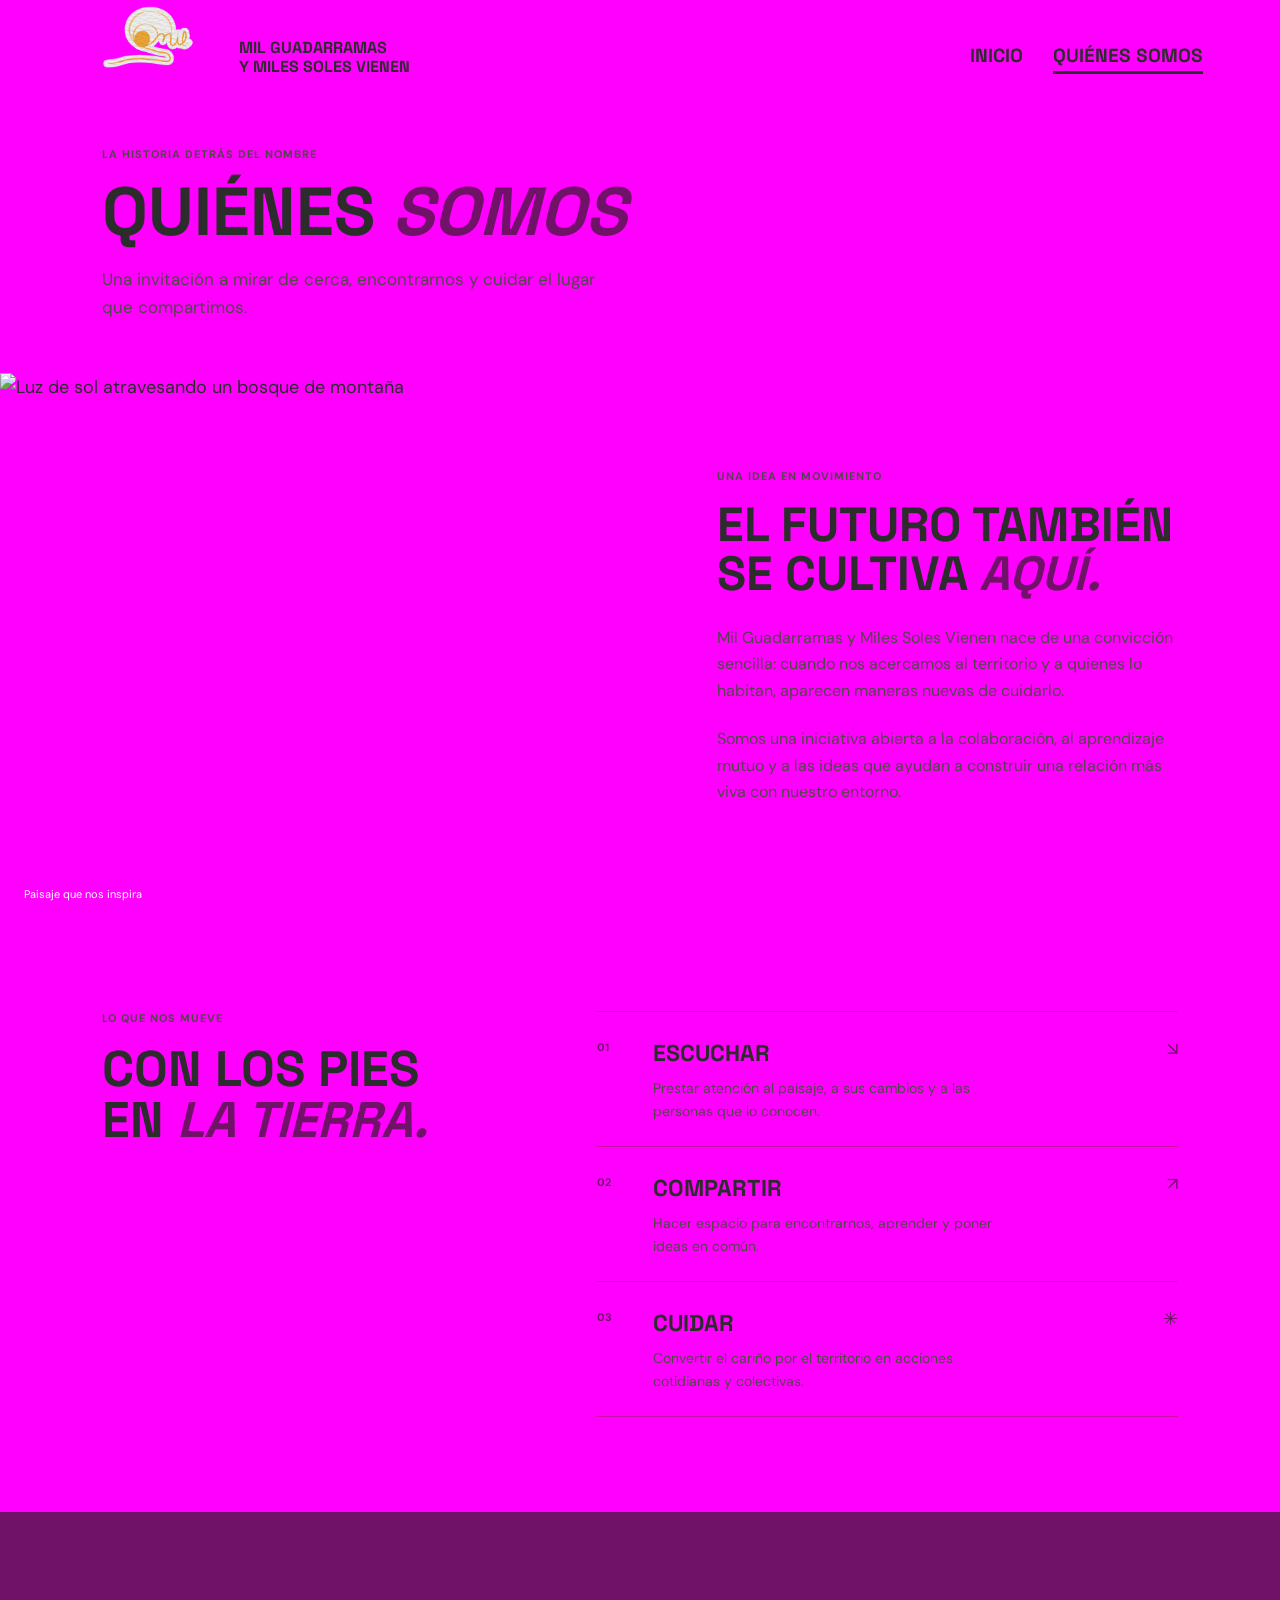
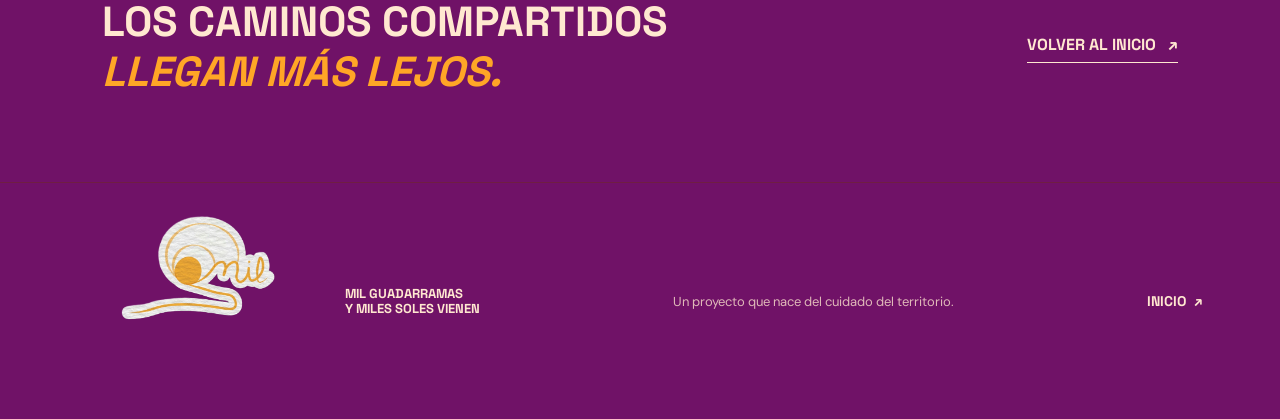
==== quienes-somos.html @ 6ed71cfa "s" ====
<!doctype html>
<html lang="es">
<head>
  <meta charset="utf-8">
  <meta name="viewport" content="width=device-width, initial-scale=1">
  <meta name="description" content="Conoce Mil Guadarramas y Miles Soles Vienen: una iniciativa para cuidar el territorio desde la comunidad y la colaboración.">
  <title>Quiénes somos | Mil Guadarramas y Miles Soles Vienen</title>
  <link rel="preconnect" href="https://fonts.googleapis.com">
  <link rel="preconnect" href="https://fonts.gstatic.com" crossorigin>
  <link href="https://fonts.googleapis.com/css2?family=DM+Sans:wght@400;500;600;700&family=Space+Grotesk:wght@500;600;700&display=swap" rel="stylesheet">
  <link rel="stylesheet" href="styles.css?v=2">
</head>
<body>
  <a class="skip-link" href="#contenido">Saltar al contenido</a>
  <header class="site-header site-header--about">
    <a class="wordmark" href="index.html" aria-label="Mil Guadarramas y Miles Soles Vienen, inicio">
      <img class="wordmark__logo" src="logo.png" alt="" width="874" height="958">
      <span>Mil Guadarramas<br>y Miles Soles Vienen</span>
    </a>
    <nav class="site-nav" aria-label="Navegación principal">
      <a class="site-nav__link" href="index.html">Inicio</a>
      <a class="site-nav__link site-nav__link--current" href="quienes-somos.html" aria-current="page">Quiénes somos</a>
    </nav>
  </header>

  <main id="contenido" class="about-page">
    <section class="about-heading section-wrap" aria-labelledby="about-title">
      <p class="eyebrow">La historia detrás del nombre</p>
      <h1 id="about-title">Quiénes <em>somos</em></h1>
      <p class="about-heading__lead">Una invitación a mirar de cerca, encontrarnos y cuidar el lugar que compartimos.</p>
    </section>

    <section class="about-story" aria-label="Nuestra forma de mirar">
      <div class="about-story__image-wrap">
        <img class="about-story__image" src="https://images.unsplash.com/photo-1448375240586-882707db888b?auto=format&amp;fit=crop&amp;w=1600&amp;q=85" alt="Luz de sol atravesando un bosque de montaña">
        <span class="about-story__caption">Paisaje que nos inspira</span>
      </div>
      <div class="about-story__copy">
        <p class="eyebrow">Una idea en movimiento</p>
        <h2>El futuro también<br>se cultiva <em>aquí.</em></h2>
        <p>Mil Guadarramas y Miles Soles Vienen nace de una convicción sencilla: cuando nos acercamos al territorio y a quienes lo habitan, aparecen maneras nuevas de cuidarlo.</p>
        <p>Somos una iniciativa abierta a la colaboración, al aprendizaje mutuo y a las ideas que ayudan a construir una relación más viva con nuestro entorno.</p>
      </div>
    </section>

    <section class="values section-wrap" aria-labelledby="values-title">
      <div class="values__heading">
        <p class="eyebrow">Lo que nos mueve</p>
        <h2 id="values-title">Con los pies<br>en <em>la tierra.</em></h2>
      </div>
      <div class="values__list">
        <article class="value-row">
          <span class="value-row__number">01</span>
          <div><h3>Escuchar</h3><p>Prestar atención al paisaje, a sus cambios y a las personas que lo conocen.</p></div>
          <span class="value-row__symbol" aria-hidden="true">↘</span>
        </article>
        <article class="value-row">
          <span class="value-row__number">02</span>
          <div><h3>Compartir</h3><p>Hacer espacio para encontrarnos, aprender y poner ideas en común.</p></div>
          <span class="value-row__symbol" aria-hidden="true">↗</span>
        </article>
        <article class="value-row">
          <span class="value-row__number">03</span>
          <div><h3>Cuidar</h3><p>Convertir el cariño por el territorio en acciones cotidianas y colectivas.</p></div>
          <span class="value-row__symbol" aria-hidden="true">✳</span>
        </article>
      </div>
    </section>

    <section class="closing-note">
      <p>Los caminos compartidos<br><em>llegan más lejos.</em></p>
      <a class="text-link text-link--light" href="index.html">Volver al inicio <span aria-hidden="true">↗</span></a>
    </section>
  </main>

  <footer class="site-footer">
    <a class="wordmark wordmark--footer" href="index.html" aria-label="Mil Guadarramas y Miles Soles Vienen, inicio">
      <img class="wordmark__logo" src="logo.png" alt="" width="874" height="958">
      <span>Mil Guadarramas<br>y Miles Soles Vienen</span>
    </a>
    <p>Un proyecto que nace del cuidado del territorio.</p>
    <a class="footer-link" href="index.html">Inicio <span aria-hidden="true">↗</span></a>
  </footer>
</body>
</html>
---- styles.css ----
:root {
  color-scheme: light;
  --ink: #2c2c2c;
  --muted: #504747;
  --paper: #ffa626;
  --white: #ffe8d0;
  --pink: #ff00ff;
  --blue: #2680ff;
  --plum: #701267;
  --ochre: #6d3500;
  --line: color-mix(in srgb, var(--ochre) 35%, transparent);
  --display: "Space Grotesk", sans-serif;
  --sans: "DM Sans", sans-serif;
}

* { box-sizing: border-box; }

html { scroll-behavior: smooth; }

body {
  margin: 0;
  background: var(--paper);
  color: var(--ink);
  font-family: var(--sans);
  font-size: 18px;
  line-height: 1.65;
}

a { color: inherit; }

.skip-link {
  position: absolute;
  z-index: 5;
  top: 12px;
  left: 12px;
  padding: 10px 14px;
  transform: translateY(-160%);
  background: var(--white);
  color: var(--ink);
}

.skip-link:focus { transform: translateY(0); }

.site-header {
  position: relative;
  z-index: 2;
  display: flex;
  min-height: 62px;
  align-items: center;
  justify-content: space-between;
  padding: 4px 6% 0;
  background: var(--paper);
}

.site-header--hero {
  position: relative;
}

.site-header--about {
  background: var(--pink);
}

.wordmark {
  display: inline-flex;
  align-items: center;
  gap: 12px;
  text-decoration: none;
  font-family: var(--display);
  font-size: 16px;
  font-weight: 700;
  line-height: 1.2;
  text-transform: uppercase;
}

.wordmark__logo {
  width: 150px;
  height: 106px;
  flex: 0 0 auto;
  object-fit: cover;
  object-position: center 30%;
}

.site-nav { display: flex; align-items: center; gap: 30px; }

.site-nav__link {
  padding: 9px 0;
  color: inherit;
  text-decoration: none;
  font-family: var(--display);
  font-size: 19px;
  font-weight: 700;
  text-transform: uppercase;
}

.site-nav__link::after {
  display: block;
  height: 3px;
  margin-top: 0;
  background: currentColor;
  content: "";
  transform: scaleX(0);
  transform-origin: left;
  transition: transform 180ms ease;
}

.site-nav__link:hover::after,
.site-nav__link--current::after { transform: scaleX(1); }

.hero {
  position: relative;
  display: grid;
  min-height: 520px;
  grid-template-columns: .9fr 1.1fr;
  gap: 4%;
  align-items: center;
  padding: 10px 6% 20px;
  background: var(--paper);
  color: var(--ink);
}

.hero__image {
  position: relative;
  grid-column: 2;
  grid-row: 1;
  width: 100%;
  height: 100%;
  min-height: 440px;
  object-fit: cover;
  object-position: center;
  transform: scale(1.8) translateX(42px);
  transform-origin: center left;
  filter: none;
  animation: image-arrive 1.2s ease-out both;
}

.hero__content {
  position: relative;
  z-index: 1;
  grid-column: 1;
  grid-row: 1;
  width: 100%;
  margin: 0;
  padding-top: 6px;
  animation: content-arrive 700ms 120ms ease-out both;
}

.eyebrow {
  margin: 0 0 17px;
  color: var(--muted);
  font-size: 11px;
  font-weight: 700;
  letter-spacing: 1px;
  line-height: 1.4;
  text-transform: uppercase;
}

.eyebrow--light { color: var(--muted); }

.hero h1,
.about-heading h1 {
  margin: 0;
  font-family: var(--display);
  font-size: 64px;
  font-weight: 700;
  letter-spacing: 0;
  line-height: .98;
  text-transform: uppercase;
}

h1 em, h2 em, .closing-note em { color: var(--plum); font-weight: 700; }

.hero__intro {
  max-width: 390px;
  margin: 23px 0 25px;
  color: var(--muted);
  font-size: 16px;
  line-height: 1.65;
}

.text-link {
  display: inline-flex;
  align-items: center;
  gap: 12px;
  padding: 0 0 4px;
  border-bottom: 1px solid currentColor;
  color: var(--ink);
  font-family: var(--display);
  font-size: 16px;
  font-weight: 700;
  text-transform: uppercase;
  text-decoration: none;
}

.text-link span, .footer-link span { transition: transform 160ms ease; }
.text-link:hover span, .footer-link:hover span { transform: translate(3px, -3px); }
.text-link--light { color: var(--white); }

.hero__index {
  position: absolute;
  right: 7%;
  bottom: 24px;
  color: var(--white);
  font-size: 10px;
  letter-spacing: 0;
}

.section-wrap { padding-right: 8%; padding-left: 8%; }

.intro { padding-top: 88px; padding-bottom: 94px; background: var(--pink); }

.intro__grid {
  display: grid;
  grid-template-columns: 1.05fr .75fr;
  align-items: end;
  gap: 9%;
}

.intro h2, .about-story h2, .values h2 {
  margin: 0;
  font-family: var(--display);
  font-size: 54px;
  font-weight: 700;
  letter-spacing: 0;
  line-height: 1.02;
  text-transform: uppercase;
}

.intro h2 em, .about-story h2 em, .values h2 em { color: var(--plum); }

.intro__image { display: block; width: 100%; max-width: 340px; height: auto; }

.intro__copy p, .about-story__copy > p:not(.eyebrow) {
  margin: 0 0 22px;
  color: var(--muted);
  font-size: 16px;
}

.quote-band {
  display: flex;
  min-height: 220px;
  align-items: center;
  justify-content: space-between;
  padding: 50px 8%;
  background: var(--blue);
}

.quote-band p, .closing-note > p {
  margin: 0;
  font-family: var(--display);
  font-size: 42px;
  font-weight: 700;
  line-height: 1.2;
  text-transform: uppercase;
}

.quote-band__mark { color: var(--plum); font-size: 52px; }

.site-footer {
  display: flex;
  min-height: 130px;
  align-items: center;
  justify-content: space-between;
  gap: 28px;
  padding: 26px 6%;
  background: var(--plum);
  color: var(--white);
}

.about-page + .site-footer { border-top: 1px solid var(--line); background: var(--plum); }

.wordmark--footer { font-size: 13px; }
.wordmark--footer .wordmark__logo { width: 256px; height: 184px; }
.site-footer p { margin: 0; color: rgba(255, 232, 208, .78); font-size: 13px; }
.footer-link { display: inline-flex; gap: 8px; color: var(--white); font-family: var(--display); font-size: 14px; font-weight: 700; text-decoration: none; text-transform: uppercase; }

.about-page { padding-top: 1px; background: var(--pink); }

.about-heading {
  padding-top: 36px;
  padding-bottom: 52px;
}

.about-heading h1 { font-size: 68px; color: var(--ink); }
.about-heading h1 em { color: var(--plum); }
.about-heading__lead { max-width: 500px; margin: 19px 0 0; color: var(--muted); font-size: 17px; }

.about-story {
  display: grid;
  min-height: 550px;
  grid-template-columns: 1fr 1fr;
  background: var(--pink);
}

.about-story__image-wrap { position: relative; min-height: 550px; overflow: hidden; }
.about-story__image { width: 100%; height: 100%; position: absolute; inset: 0; object-fit: cover; }
.about-story__caption { position: absolute; bottom: 20px; left: 24px; color: white; font-size: 11px; }
.about-story__copy { display: flex; max-width: 610px; flex-direction: column; justify-content: center; padding: 70px 12%; }
.about-story h2 { margin-bottom: 26px; font-size: 48px; }

.values {
  display: grid;
  grid-template-columns: .8fr 1.2fr;
  gap: 10%;
  padding-top: 88px;
  padding-bottom: 95px;
}

.values h2 { font-size: 50px; }
.value-row { display: grid; grid-template-columns: 40px 1fr 26px; gap: 16px; padding: 23px 0; border-top: 1px solid var(--line); }
.value-row:last-child { border-bottom: 1px solid var(--line); }
.value-row__number { padding-top: 3px; color: var(--plum); font-size: 11px; font-weight: 700; }
.value-row h3 { margin: 0 0 4px; font-family: var(--display); font-size: 23px; font-weight: 700; text-transform: uppercase; }
.value-row p { max-width: 370px; margin: 0; color: var(--muted); font-size: 14px; }
.value-row__symbol { color: var(--plum); text-align: right; }

.closing-note {
  display: flex;
  min-height: 270px;
  align-items: center;
  justify-content: space-between;
  padding: 60px 8%;
  background: var(--plum);
  color: var(--white);
}

.closing-note em { color: var(--paper); }

@keyframes image-arrive { from { transform: scale(1.035); } to { transform: scale(1); } }
@keyframes content-arrive { from { opacity: 0; transform: translateY(15px); } to { opacity: 1; transform: translateY(0); } }

@media (max-width: 760px) {
  .site-header { min-height: 60px; padding: 8px 6% 0; }
  .wordmark { gap: 8px; font-size: 11px; }
  .wordmark__logo { width: 110px; height: 82px; }
  .site-nav { gap: 17px; }
  .site-nav__link { font-size: 12px; }
  .hero { min-height: 0; height: auto; max-height: none; grid-template-columns: 1fr; gap: 28px; padding: 42px 7% 54px; }
  .hero__image { grid-column: 1; grid-row: 2; min-height: 0; height: auto; aspect-ratio: 3 / 2; transform: none; }
  .hero__content { grid-column: 1; grid-row: 1; width: 100%; margin: 0; }
  .hero h1 { font-size: 53px; }
  .hero__intro { max-width: 360px; font-size: 15px; }
  .hero__index { right: 7%; bottom: 20px; }
  .section-wrap { padding-right: 7%; padding-left: 7%; }
  .intro { padding-top: 72px; padding-bottom: 78px; }
  .intro__grid { grid-template-columns: 1fr; gap: 22px; }
  .intro h2, .about-story h2, .values h2 { font-size: 43px; }
  .quote-band { min-height: 190px; padding: 40px 7%; }
  .quote-band p, .closing-note > p { font-size: 32px; }
  .quote-band__mark { font-size: 38px; }
  .site-footer { min-height: 145px; flex-wrap: wrap; gap: 14px 20px; padding: 24px 6%; }
  .site-footer p { order: 3; width: 100%; }
  .about-heading { padding-top: 76px; padding-bottom: 52px; }
  .about-heading h1 { font-size: 53px; }
  .about-heading__lead { font-size: 15px; }
  .about-story { grid-template-columns: 1fr; }
  .about-story__image-wrap { min-height: 390px; }
  .about-story__copy { padding: 55px 7% 65px; }
  .values { grid-template-columns: 1fr; gap: 36px; padding-top: 76px; padding-bottom: 82px; }
  .closing-note { min-height: 260px; align-items: flex-start; flex-direction: column; justify-content: center; gap: 24px; padding: 48px 7%; }
}

@media (max-width: 390px) {
  .site-header { align-items: flex-start; padding-top: 18px; }
  .wordmark { gap: 7px; font-size: 10px; }
  .wordmark__logo { width: 76px; height: 76px; }
  .site-nav { gap: 11px; padding-top: 3px; }
  .site-nav__link { font-size: 11px; }
  .hero h1 { font-size: 44px; }
  .value-row { grid-template-columns: 30px 1fr 20px; gap: 11px; }
}

@media (prefers-reduced-motion: reduce) {
  *, *::before, *::after { scroll-behavior: auto !important; animation-duration: .01ms !important; transition-duration: .01ms !important; }
}
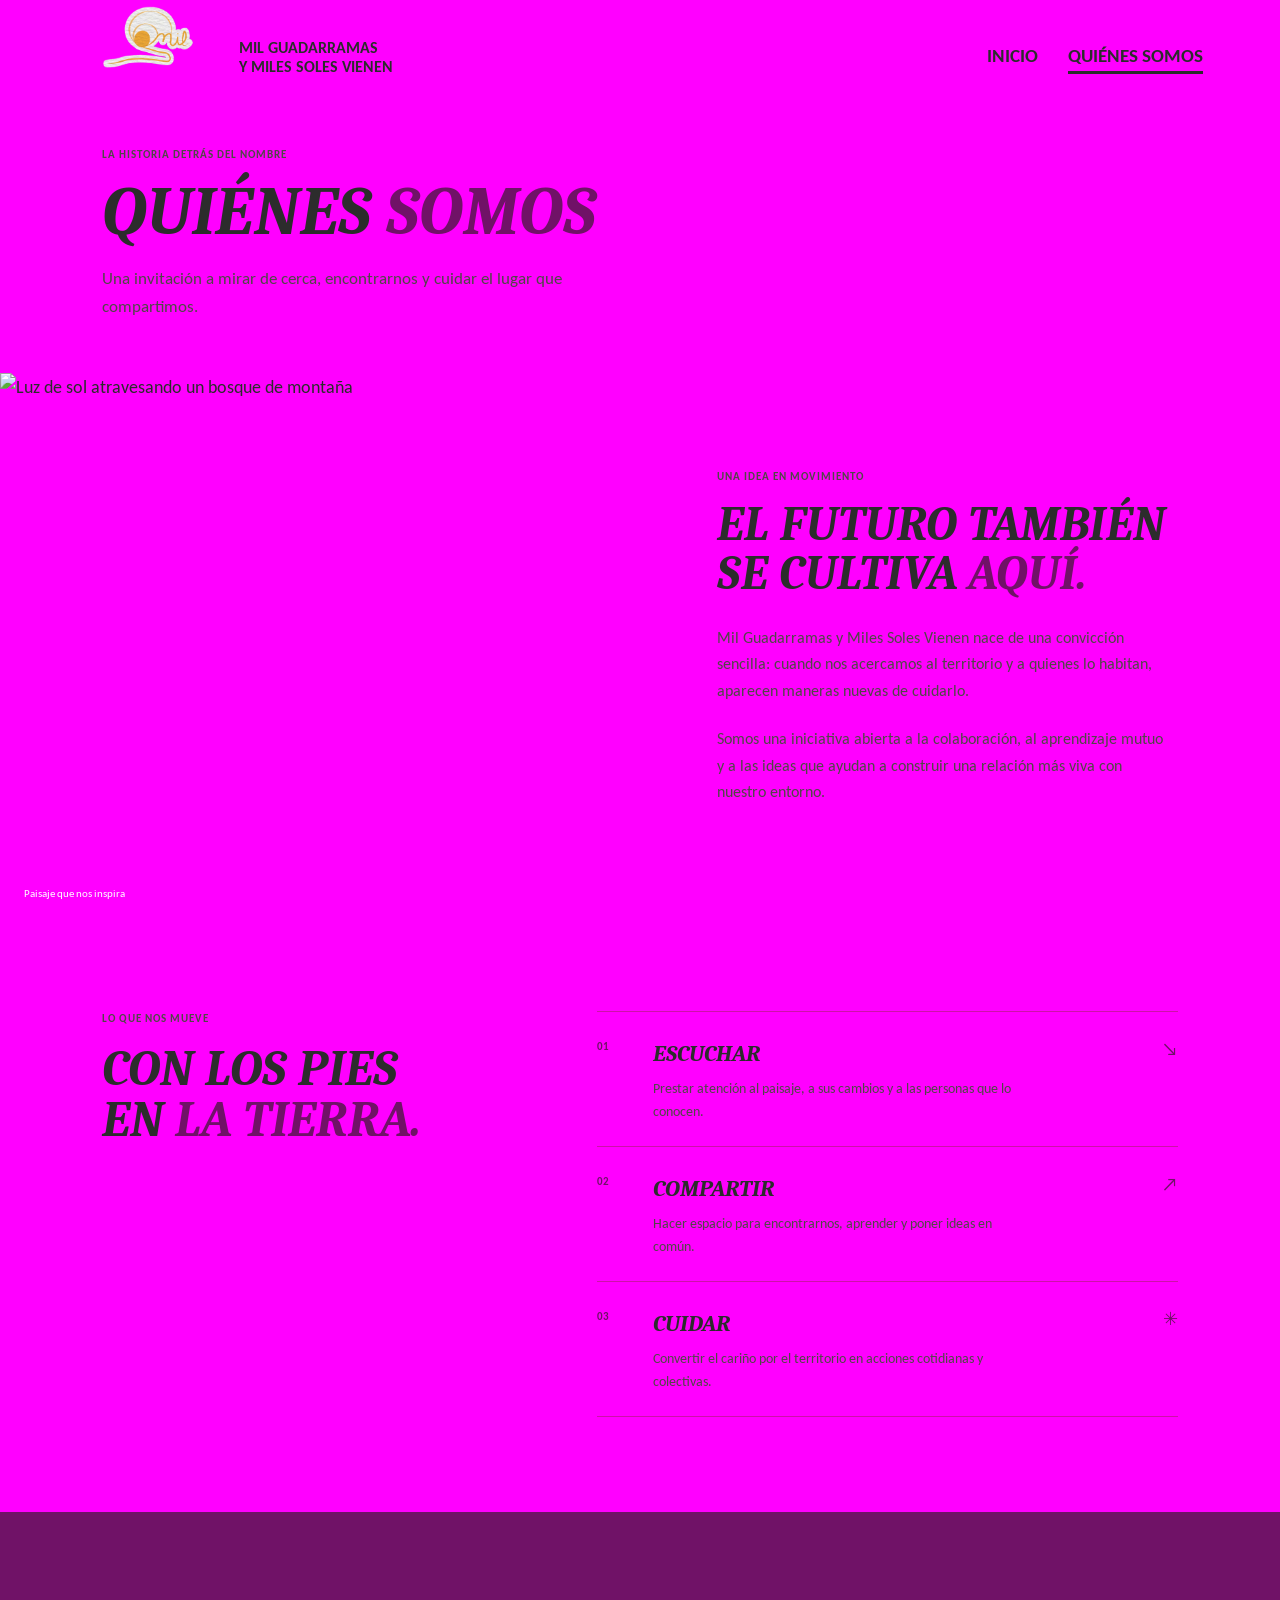
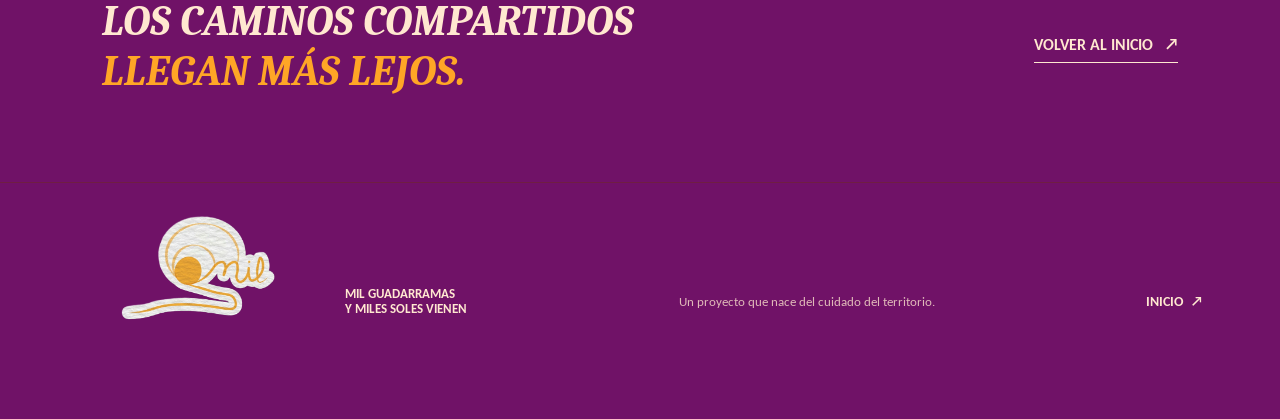
==== commit fbdc2a0d: "tipografia" ====
--- a/quienes-somos.html
+++ b/quienes-somos.html
@@ -7,8 +7,8 @@
   <title>Quiénes somos | Mil Guadarramas y Miles Soles Vienen</title>
   <link rel="preconnect" href="https://fonts.googleapis.com">
   <link rel="preconnect" href="https://fonts.gstatic.com" crossorigin>
-  <link href="https://fonts.googleapis.com/css2?family=DM+Sans:wght@400;500;600;700&family=Space+Grotesk:wght@500;600;700&display=swap" rel="stylesheet">
-  <link rel="stylesheet" href="styles.css?v=2">
+  <link href="https://fonts.googleapis.com/css2?family=Caladea:ital,wght@1,400;1,700&family=Carlito:ital,wght@0,400;0,700;1,400&display=swap" rel="stylesheet">
+  <link rel="stylesheet" href="styles.css?v=4">
 </head>
 <body>
   <a class="skip-link" href="#contenido">Saltar al contenido</a>
--- a/styles.css
+++ b/styles.css
@@ -9,8 +9,8 @@
   --plum: #701267;
   --ochre: #6d3500;
   --line: color-mix(in srgb, var(--ochre) 35%, transparent);
-  --display: "Space Grotesk", sans-serif;
-  --sans: "DM Sans", sans-serif;
+  --display: Cambria, "Caladea", Georgia, serif;
+  --sans: Calibri, "Carlito", "Segoe UI", sans-serif;
 }
 
 * { box-sizing: border-box; }
@@ -65,7 +65,7 @@
   align-items: center;
   gap: 12px;
   text-decoration: none;
-  font-family: var(--display);
+  font-family: var(--sans);
   font-size: 16px;
   font-weight: 700;
   line-height: 1.2;
@@ -86,7 +86,7 @@
   padding: 9px 0;
   color: inherit;
   text-decoration: none;
-  font-family: var(--display);
+  font-family: var(--sans);
   font-size: 19px;
   font-weight: 700;
   text-transform: uppercase;
@@ -184,7 +184,7 @@
   padding: 0 0 4px;
   border-bottom: 1px solid currentColor;
   color: var(--ink);
-  font-family: var(--display);
+  font-family: var(--sans);
   font-size: 16px;
   font-weight: 700;
   text-transform: uppercase;
@@ -253,7 +253,7 @@
   text-transform: uppercase;
 }
 
-.quote-band__mark { color: var(--plum); font-size: 52px; }
+.quote-band__image { flex-shrink: 0; width: 170px; height: auto; margin-left: 24px; }
 
 .site-footer {
   display: flex;
@@ -271,7 +271,7 @@
 .wordmark--footer { font-size: 13px; }
 .wordmark--footer .wordmark__logo { width: 256px; height: 184px; }
 .site-footer p { margin: 0; color: rgba(255, 232, 208, .78); font-size: 13px; }
-.footer-link { display: inline-flex; gap: 8px; color: var(--white); font-family: var(--display); font-size: 14px; font-weight: 700; text-decoration: none; text-transform: uppercase; }
+.footer-link { display: inline-flex; gap: 8px; color: var(--white); font-family: var(--sans); font-size: 14px; font-weight: 700; text-decoration: none; text-transform: uppercase; }
 
 .about-page { padding-top: 1px; background: var(--pink); }
 
@@ -346,7 +346,7 @@
   .intro h2, .about-story h2, .values h2 { font-size: 43px; }
   .quote-band { min-height: 190px; padding: 40px 7%; }
   .quote-band p, .closing-note > p { font-size: 32px; }
-  .quote-band__mark { font-size: 38px; }
+  .quote-band__image { width: 110px; }
   .site-footer { min-height: 145px; flex-wrap: wrap; gap: 14px 20px; padding: 24px 6%; }
   .site-footer p { order: 3; width: 100%; }
   .about-heading { padding-top: 76px; padding-bottom: 52px; }
@@ -371,4 +371,6 @@
 
 @media (prefers-reduced-motion: reduce) {
   *, *::before, *::after { scroll-behavior: auto !important; animation-duration: .01ms !important; transition-duration: .01ms !important; }
-}+}
+/* Títulos: Cambria cursiva */
+h1, h2, h3, .quote-band p, .closing-note > p { font-family: var(--display); font-style: italic; }
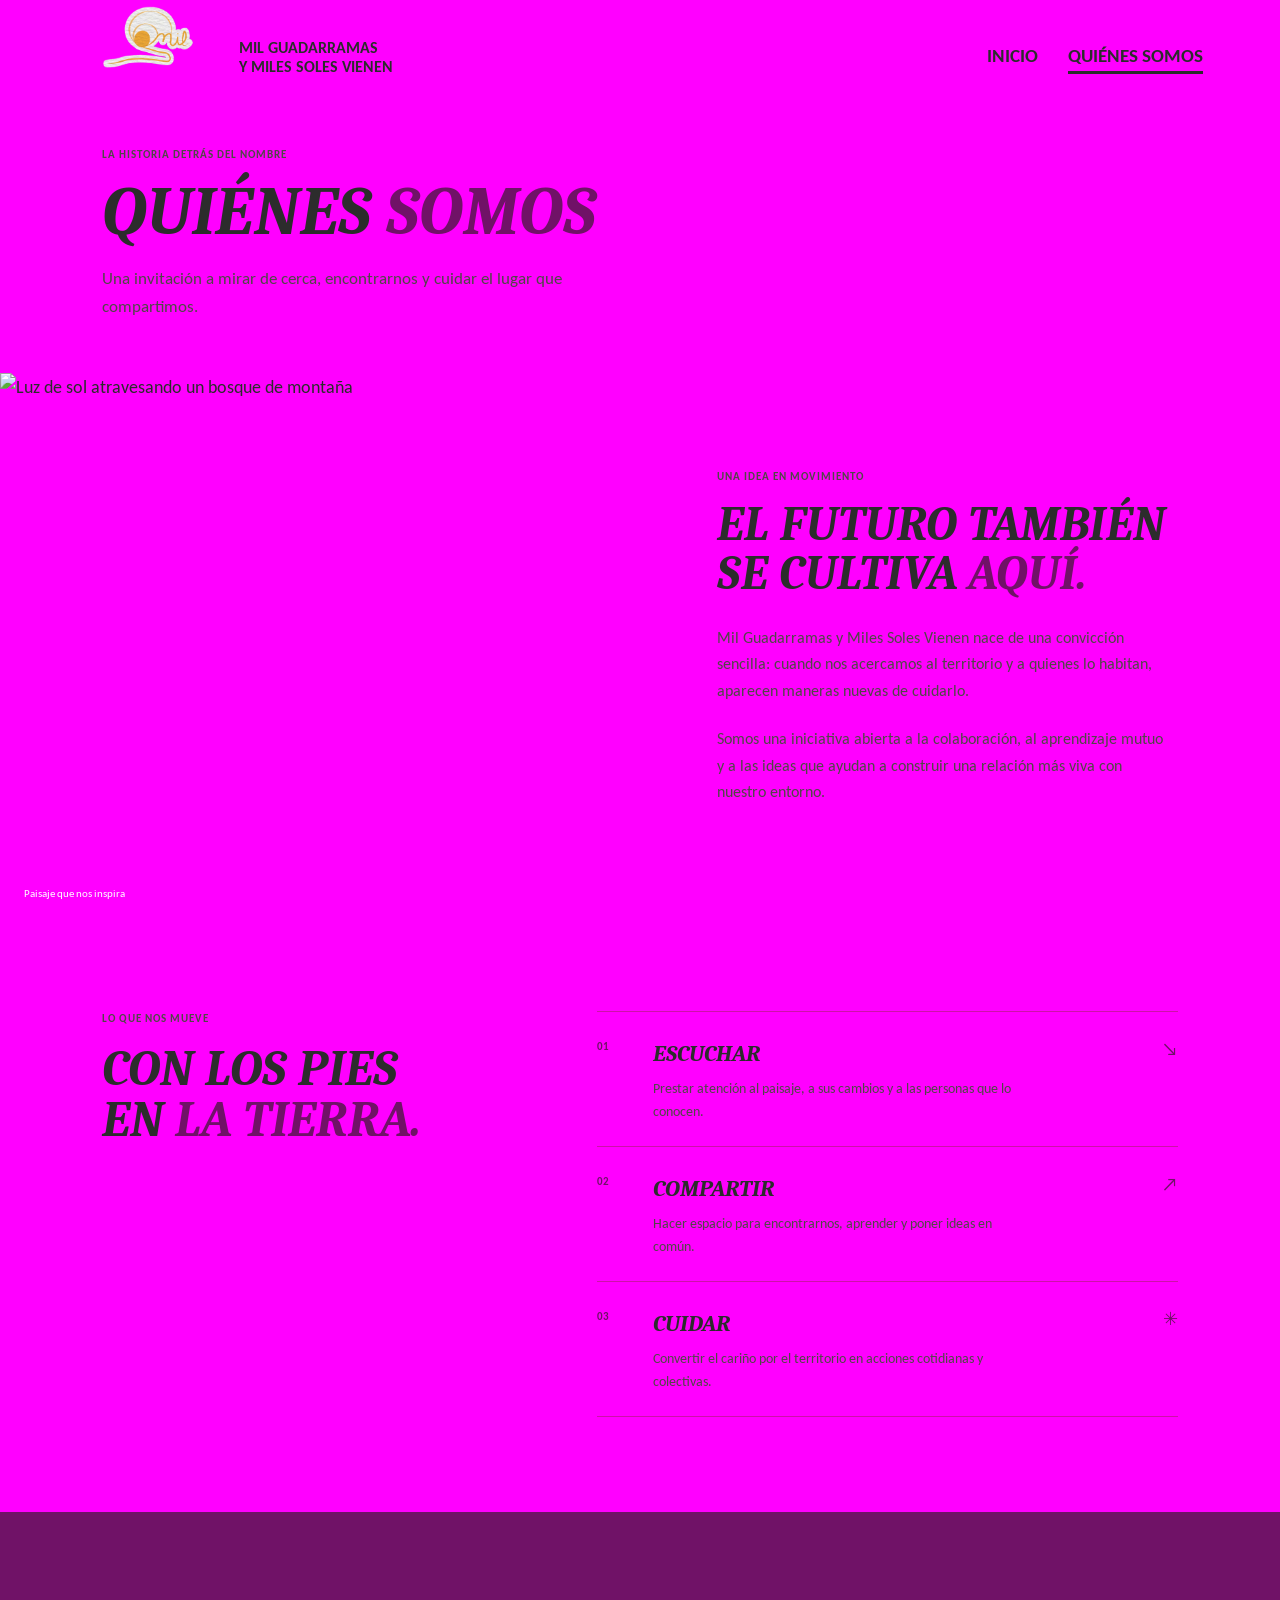
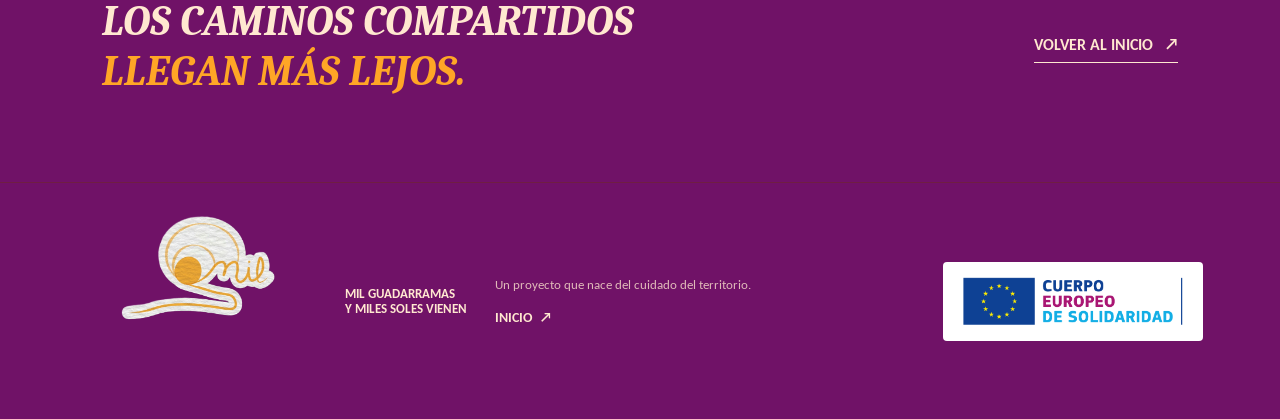
==== commit 513b49d9: "europeos" ====
--- a/quienes-somos.html
+++ b/quienes-somos.html
@@ -8,7 +8,7 @@
   <link rel="preconnect" href="https://fonts.googleapis.com">
   <link rel="preconnect" href="https://fonts.gstatic.com" crossorigin>
   <link href="https://fonts.googleapis.com/css2?family=Caladea:ital,wght@1,400;1,700&family=Carlito:ital,wght@0,400;0,700;1,400&display=swap" rel="stylesheet">
-  <link rel="stylesheet" href="styles.css?v=4">
+  <link rel="stylesheet" href="styles.css?v=5">
 </head>
 <body>
   <a class="skip-link" href="#contenido">Saltar al contenido</a>
@@ -78,8 +78,11 @@
       <img class="wordmark__logo" src="logo.png" alt="" width="874" height="958">
       <span>Mil Guadarramas<br>y Miles Soles Vienen</span>
     </a>
-    <p>Un proyecto que nace del cuidado del territorio.</p>
-    <a class="footer-link" href="index.html">Inicio <span aria-hidden="true">↗</span></a>
+    <div class="site-footer__info">
+      <p>Un proyecto que nace del cuidado del territorio.</p>
+      <a class="footer-link" href="index.html">Inicio <span aria-hidden="true">↗</span></a>
+    </div>
+    <img class="site-footer__eu" src="assets/cuerpo-europeo-solidaridad.png" alt="Cuerpo Europeo de Solidaridad" width="1470" height="380">
   </footer>
 </body>
 </html>
--- a/styles.css
+++ b/styles.css
@@ -272,6 +272,8 @@
 .wordmark--footer .wordmark__logo { width: 256px; height: 184px; }
 .site-footer p { margin: 0; color: rgba(255, 232, 208, .78); font-size: 13px; }
 .footer-link { display: inline-flex; gap: 8px; color: var(--white); font-family: var(--sans); font-size: 14px; font-weight: 700; text-decoration: none; text-transform: uppercase; }
+.site-footer__info { display: flex; flex-direction: column; align-items: flex-start; gap: 10px; margin-right: auto; }
+.site-footer__eu { flex-shrink: 0; width: 260px; height: auto; padding: 10px 14px; background: #fff; border-radius: 4px; }
 
 .about-page { padding-top: 1px; background: var(--pink); }
 
@@ -348,7 +350,8 @@
   .quote-band p, .closing-note > p { font-size: 32px; }
   .quote-band__image { width: 110px; }
   .site-footer { min-height: 145px; flex-wrap: wrap; gap: 14px 20px; padding: 24px 6%; }
-  .site-footer p { order: 3; width: 100%; }
+  .site-footer__info { order: 3; width: 100%; }
+  .site-footer__eu { order: 4; width: 200px; }
   .about-heading { padding-top: 76px; padding-bottom: 52px; }
   .about-heading h1 { font-size: 53px; }
   .about-heading__lead { font-size: 15px; }
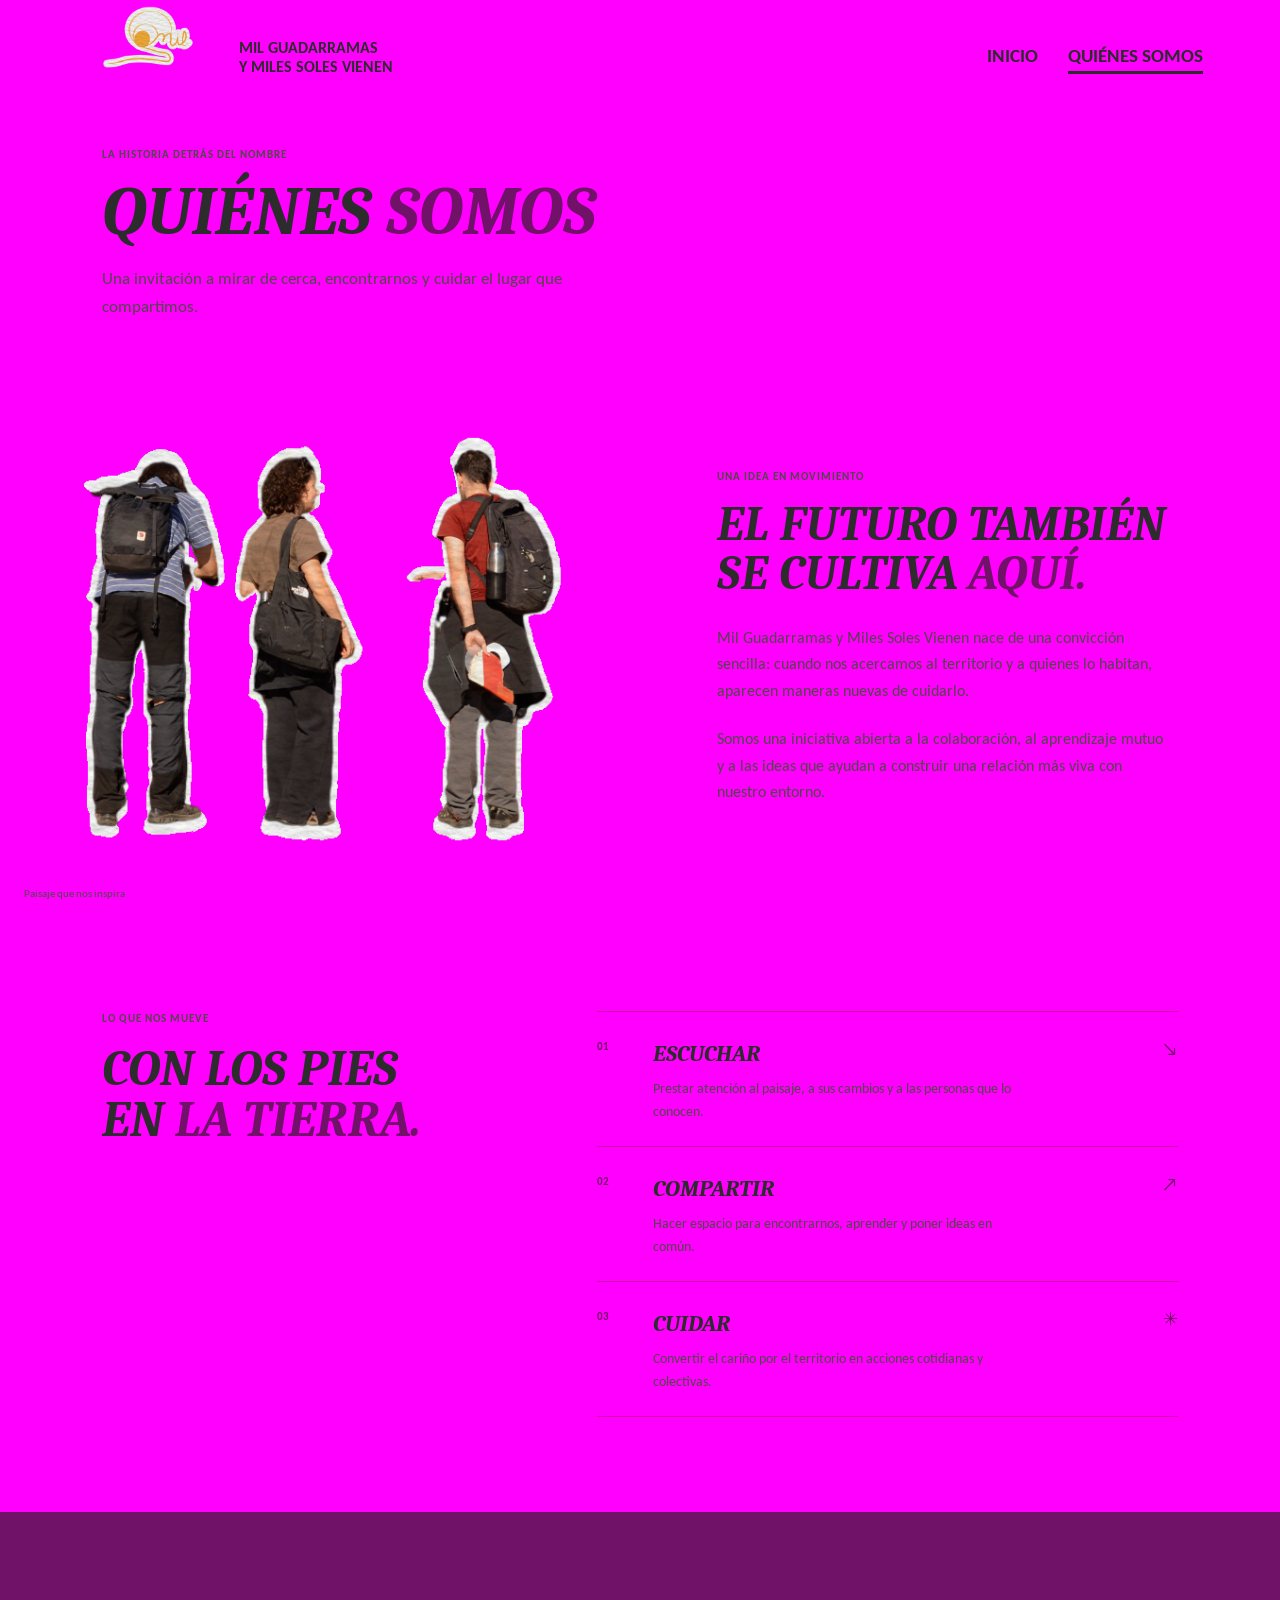
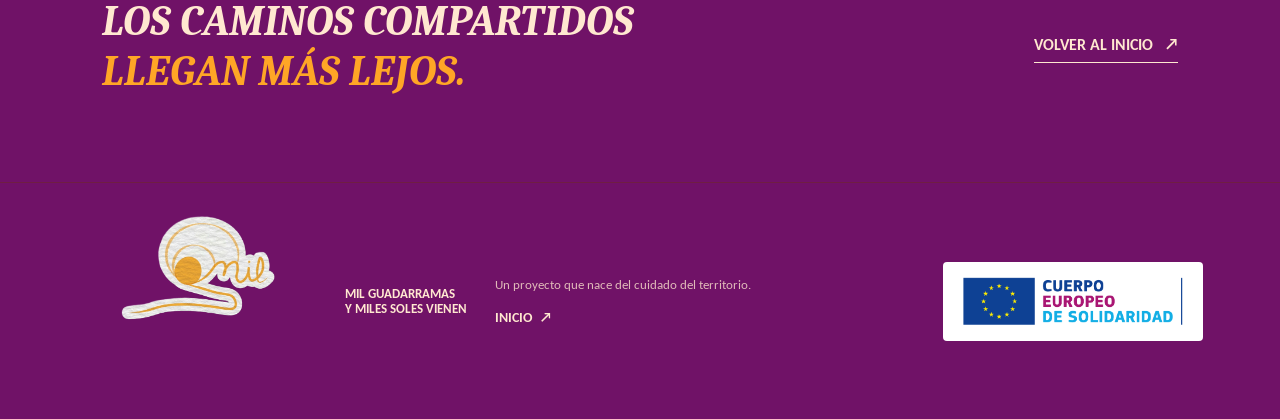
==== commit b3486667: "grupo" ====
--- a/quienes-somos.html
+++ b/quienes-somos.html
@@ -8,7 +8,7 @@
   <link rel="preconnect" href="https://fonts.googleapis.com">
   <link rel="preconnect" href="https://fonts.gstatic.com" crossorigin>
   <link href="https://fonts.googleapis.com/css2?family=Caladea:ital,wght@1,400;1,700&family=Carlito:ital,wght@0,400;0,700;1,400&display=swap" rel="stylesheet">
-  <link rel="stylesheet" href="styles.css?v=5">
+  <link rel="stylesheet" href="styles.css?v=6">
 </head>
 <body>
   <a class="skip-link" href="#contenido">Saltar al contenido</a>
@@ -32,7 +32,7 @@
 
     <section class="about-story" aria-label="Nuestra forma de mirar">
       <div class="about-story__image-wrap">
-        <img class="about-story__image" src="https://images.unsplash.com/photo-1448375240586-882707db888b?auto=format&amp;fit=crop&amp;w=1600&amp;q=85" alt="Luz de sol atravesando un bosque de montaña">
+        <img class="about-story__image" src="assets/grupo-caminantes.png" alt="Tres personas de espaldas con mochilas, conversando durante un paseo" width="570" height="470">
         <span class="about-story__caption">Paisaje que nos inspira</span>
       </div>
       <div class="about-story__copy">
--- a/styles.css
+++ b/styles.css
@@ -294,8 +294,8 @@
 }
 
 .about-story__image-wrap { position: relative; min-height: 550px; overflow: hidden; }
-.about-story__image { width: 100%; height: 100%; position: absolute; inset: 0; object-fit: cover; }
-.about-story__caption { position: absolute; bottom: 20px; left: 24px; color: white; font-size: 11px; }
+.about-story__image { width: 100%; height: 100%; position: absolute; inset: 0; padding: 40px 8% 56px; object-fit: contain; }
+.about-story__caption { position: absolute; bottom: 20px; left: 24px; color: var(--muted); font-size: 11px; }
 .about-story__copy { display: flex; max-width: 610px; flex-direction: column; justify-content: center; padding: 70px 12%; }
 .about-story h2 { margin-bottom: 26px; font-size: 48px; }
 
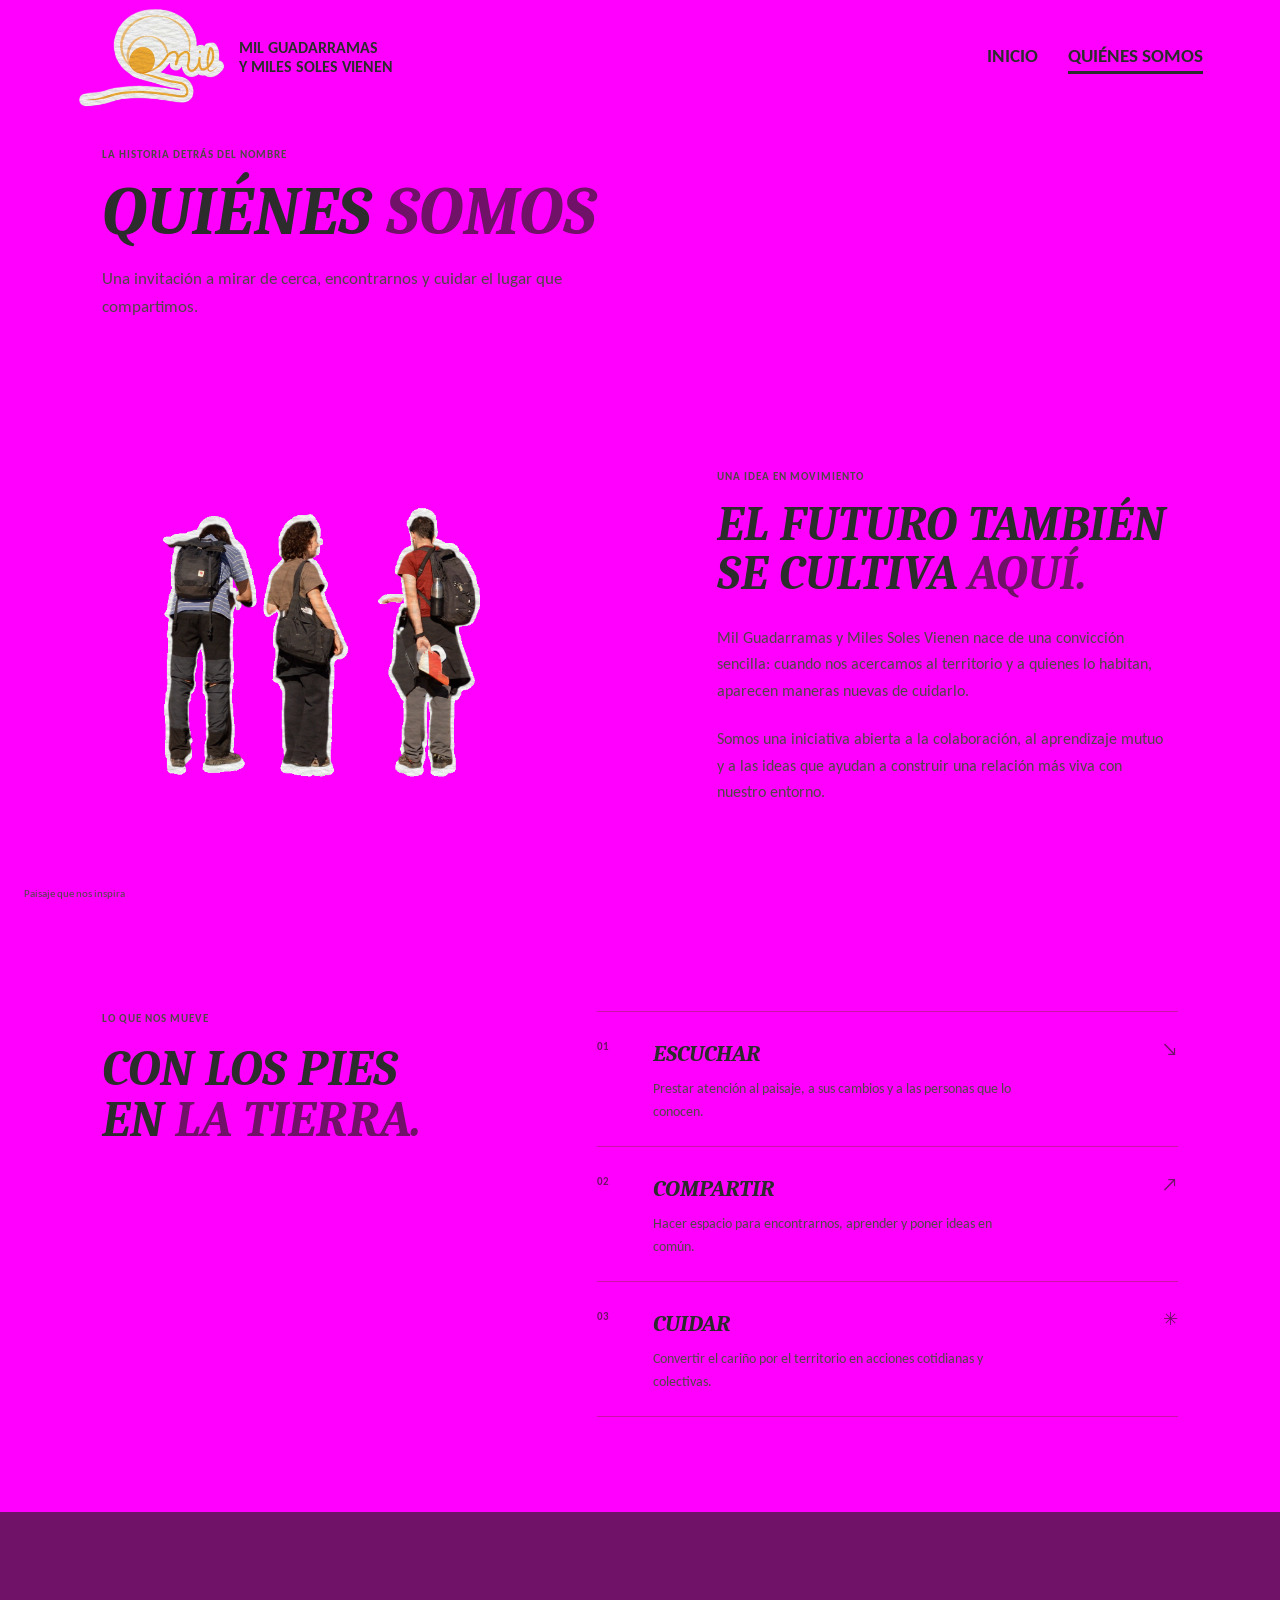
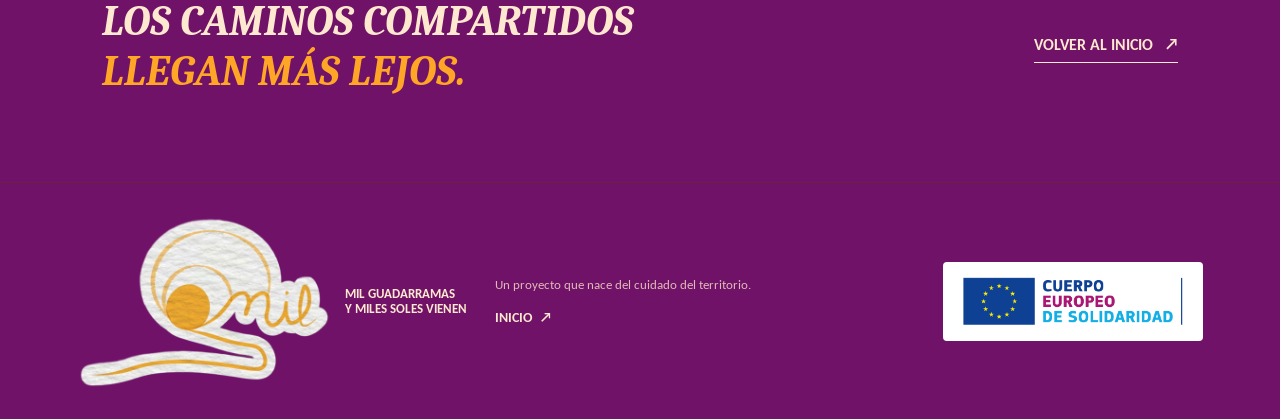
==== commit b93f98f2: "logo" ====
--- a/quienes-somos.html
+++ b/quienes-somos.html
@@ -8,13 +8,13 @@
   <link rel="preconnect" href="https://fonts.googleapis.com">
   <link rel="preconnect" href="https://fonts.gstatic.com" crossorigin>
   <link href="https://fonts.googleapis.com/css2?family=Caladea:ital,wght@1,400;1,700&family=Carlito:ital,wght@0,400;0,700;1,400&display=swap" rel="stylesheet">
-  <link rel="stylesheet" href="styles.css?v=6">
+  <link rel="stylesheet" href="styles.css?v=8">
 </head>
 <body>
   <a class="skip-link" href="#contenido">Saltar al contenido</a>
   <header class="site-header site-header--about">
     <a class="wordmark" href="index.html" aria-label="Mil Guadarramas y Miles Soles Vienen, inicio">
-      <img class="wordmark__logo" src="logo.png" alt="" width="874" height="958">
+      <img class="wordmark__logo" src="assets/logo-recortado.png" alt="" width="540" height="370">
       <span>Mil Guadarramas<br>y Miles Soles Vienen</span>
     </a>
     <nav class="site-nav" aria-label="Navegación principal">
@@ -75,7 +75,7 @@
 
   <footer class="site-footer">
     <a class="wordmark wordmark--footer" href="index.html" aria-label="Mil Guadarramas y Miles Soles Vienen, inicio">
-      <img class="wordmark__logo" src="logo.png" alt="" width="874" height="958">
+      <img class="wordmark__logo" src="assets/logo-recortado.png" alt="" width="540" height="370">
       <span>Mil Guadarramas<br>y Miles Soles Vienen</span>
     </a>
     <div class="site-footer__info">
--- a/styles.css
+++ b/styles.css
@@ -76,8 +76,7 @@
   width: 150px;
   height: 106px;
   flex: 0 0 auto;
-  object-fit: cover;
-  object-position: center 30%;
+  object-fit: contain;
 }
 
 .site-nav { display: flex; align-items: center; gap: 30px; }
@@ -294,7 +293,7 @@
 }
 
 .about-story__image-wrap { position: relative; min-height: 550px; overflow: hidden; }
-.about-story__image { width: 100%; height: 100%; position: absolute; inset: 0; padding: 40px 8% 56px; object-fit: contain; }
+.about-story__image { width: 100%; height: 100%; position: absolute; inset: 0; padding: 90px 22% 100px; object-fit: contain; }
 .about-story__caption { position: absolute; bottom: 20px; left: 24px; color: var(--muted); font-size: 11px; }
 .about-story__copy { display: flex; max-width: 610px; flex-direction: column; justify-content: center; padding: 70px 12%; }
 .about-story h2 { margin-bottom: 26px; font-size: 48px; }
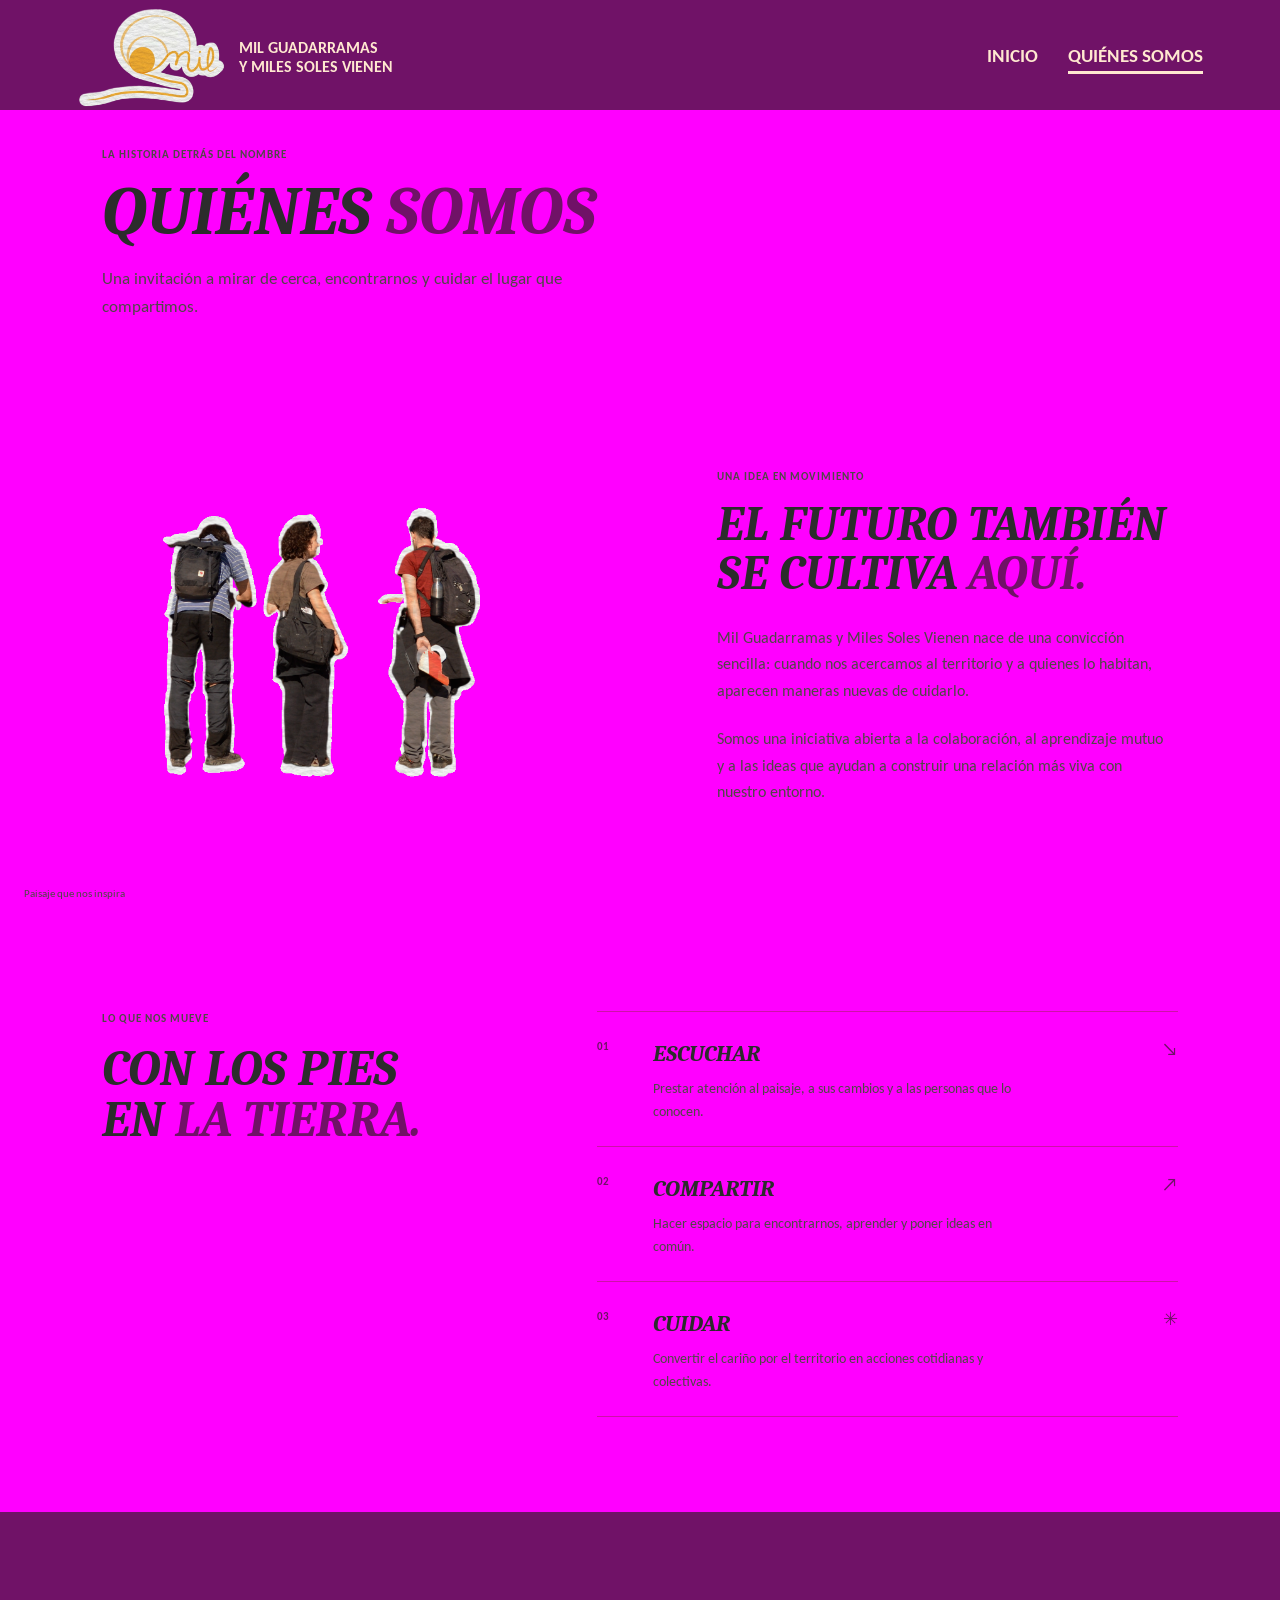
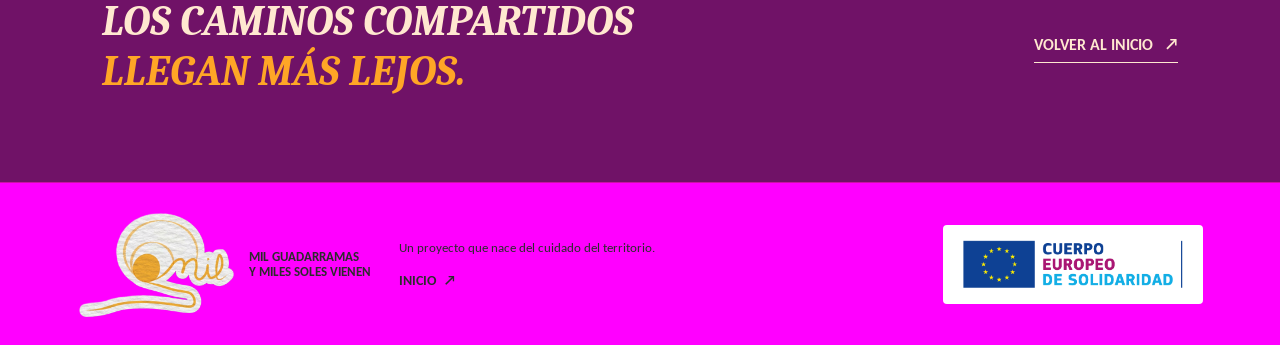
==== commit 2971662e: "tamano" ====
--- a/quienes-somos.html
+++ b/quienes-somos.html
@@ -8,7 +8,7 @@
   <link rel="preconnect" href="https://fonts.googleapis.com">
   <link rel="preconnect" href="https://fonts.gstatic.com" crossorigin>
   <link href="https://fonts.googleapis.com/css2?family=Caladea:ital,wght@1,400;1,700&family=Carlito:ital,wght@0,400;0,700;1,400&display=swap" rel="stylesheet">
-  <link rel="stylesheet" href="styles.css?v=8">
+  <link rel="stylesheet" href="styles.css?v=10">
 </head>
 <body>
   <a class="skip-link" href="#contenido">Saltar al contenido</a>
--- a/styles.css
+++ b/styles.css
@@ -57,7 +57,8 @@
 }
 
 .site-header--about {
-  background: var(--pink);
+  background: var(--plum);
+  color: var(--white);
 }
 
 .wordmark {
@@ -240,7 +241,8 @@
   align-items: center;
   justify-content: space-between;
   padding: 50px 8%;
-  background: var(--blue);
+  background: var(--plum);
+  color: var(--white);
 }
 
 .quote-band p, .closing-note > p {
@@ -261,16 +263,16 @@
   justify-content: space-between;
   gap: 28px;
   padding: 26px 6%;
-  background: var(--plum);
-  color: var(--white);
-}
-
-.about-page + .site-footer { border-top: 1px solid var(--line); background: var(--plum); }
+  background: var(--pink);
+  color: var(--ink);
+}
+
+.about-page + .site-footer { border-top: 1px solid var(--line); background: var(--pink); }
 
 .wordmark--footer { font-size: 13px; }
-.wordmark--footer .wordmark__logo { width: 256px; height: 184px; }
-.site-footer p { margin: 0; color: rgba(255, 232, 208, .78); font-size: 13px; }
-.footer-link { display: inline-flex; gap: 8px; color: var(--white); font-family: var(--sans); font-size: 14px; font-weight: 700; text-decoration: none; text-transform: uppercase; }
+.wordmark--footer .wordmark__logo { width: 160px; height: 110px; }
+.site-footer p { margin: 0; color: var(--ink); font-size: 13px; }
+.footer-link { display: inline-flex; gap: 8px; color: var(--ink); font-family: var(--sans); font-size: 14px; font-weight: 700; text-decoration: none; text-transform: uppercase; }
 .site-footer__info { display: flex; flex-direction: column; align-items: flex-start; gap: 10px; margin-right: auto; }
 .site-footer__eu { flex-shrink: 0; width: 260px; height: auto; padding: 10px 14px; background: #fff; border-radius: 4px; }
 
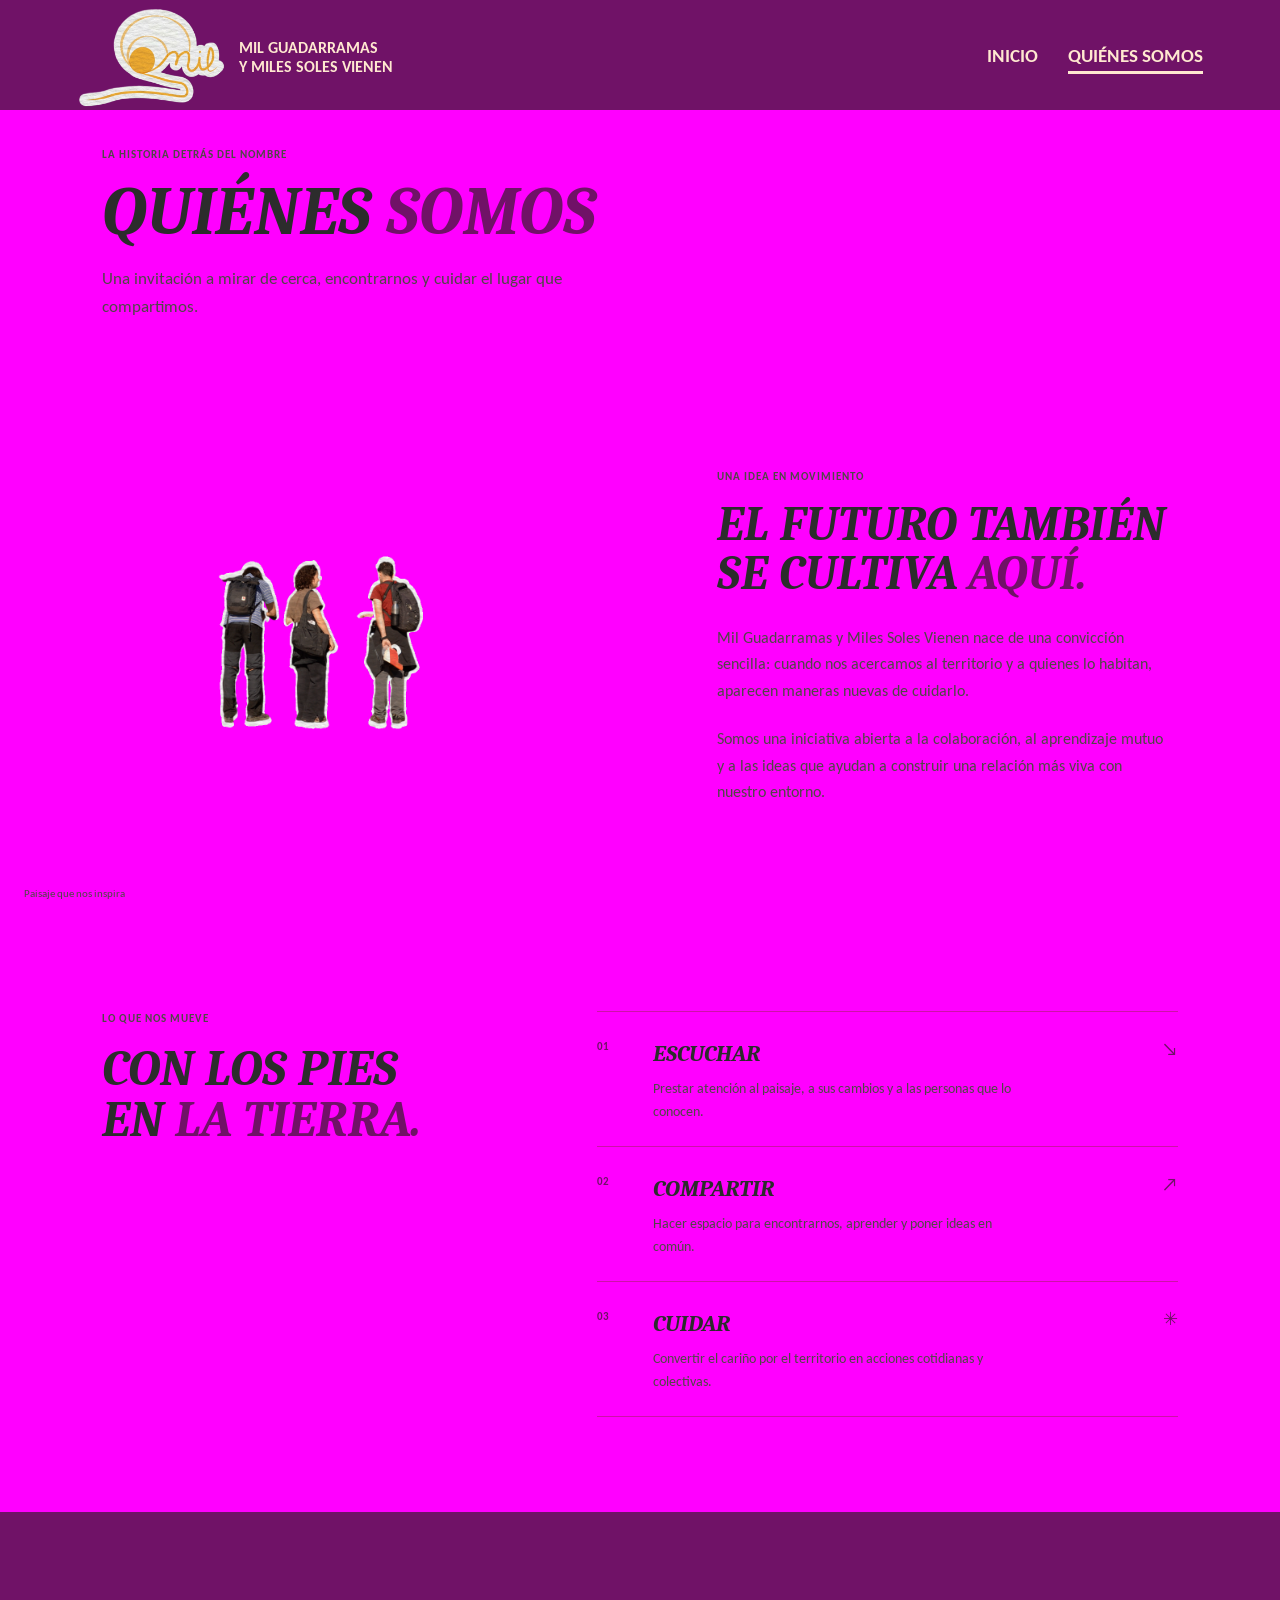
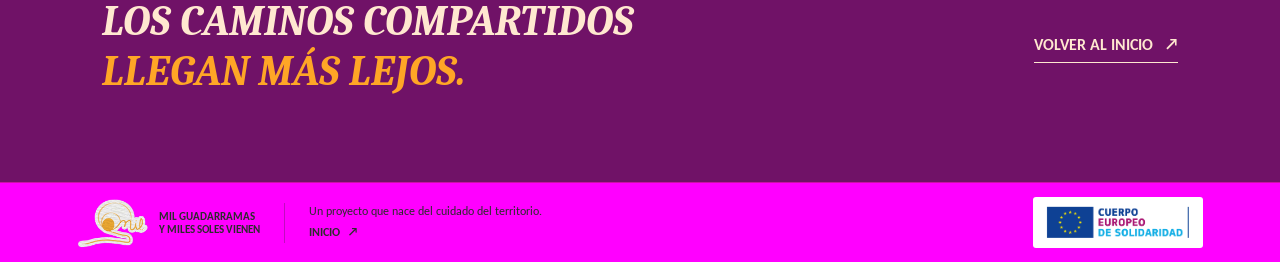
==== commit 9535e022: "intento" ====
--- a/quienes-somos.html
+++ b/quienes-somos.html
@@ -8,7 +8,7 @@
   <link rel="preconnect" href="https://fonts.googleapis.com">
   <link rel="preconnect" href="https://fonts.gstatic.com" crossorigin>
   <link href="https://fonts.googleapis.com/css2?family=Caladea:ital,wght@1,400;1,700&family=Carlito:ital,wght@0,400;0,700;1,400&display=swap" rel="stylesheet">
-  <link rel="stylesheet" href="styles.css?v=10">
+  <link rel="stylesheet" href="styles.css?v=13">
 </head>
 <body>
   <a class="skip-link" href="#contenido">Saltar al contenido</a>
--- a/styles.css
+++ b/styles.css
@@ -206,7 +206,8 @@
 
 .section-wrap { padding-right: 8%; padding-left: 8%; }
 
-.intro { padding-top: 88px; padding-bottom: 94px; background: var(--pink); }
+.intro { padding-top: 88px; padding-bottom: 94px; background: var(--plum); color: var(--white); }
+.intro .eyebrow, .intro .intro__copy p, .intro .text-link { color: var(--white); }
 
 .intro__grid {
   display: grid;
@@ -241,8 +242,8 @@
   align-items: center;
   justify-content: space-between;
   padding: 50px 8%;
-  background: var(--plum);
-  color: var(--white);
+  background: var(--paper);
+  color: var(--ink);
 }
 
 .quote-band p, .closing-note > p {
@@ -258,23 +259,23 @@
 
 .site-footer {
   display: flex;
-  min-height: 130px;
+  min-height: 0;
   align-items: center;
   justify-content: space-between;
-  gap: 28px;
-  padding: 26px 6%;
+  gap: 24px;
+  padding: 14px 6%;
   background: var(--pink);
   color: var(--ink);
 }
 
 .about-page + .site-footer { border-top: 1px solid var(--line); background: var(--pink); }
 
-.wordmark--footer { font-size: 13px; }
-.wordmark--footer .wordmark__logo { width: 160px; height: 110px; }
-.site-footer p { margin: 0; color: var(--ink); font-size: 13px; }
-.footer-link { display: inline-flex; gap: 8px; color: var(--ink); font-family: var(--sans); font-size: 14px; font-weight: 700; text-decoration: none; text-transform: uppercase; }
-.site-footer__info { display: flex; flex-direction: column; align-items: flex-start; gap: 10px; margin-right: auto; }
-.site-footer__eu { flex-shrink: 0; width: 260px; height: auto; padding: 10px 14px; background: #fff; border-radius: 4px; }
+.wordmark--footer { gap: 10px; font-size: 11px; }
+.wordmark--footer .wordmark__logo { width: 72px; height: 50px; }
+.site-footer p { margin: 0; color: var(--ink); font-size: 12px; line-height: 1.4; }
+.footer-link { display: inline-flex; gap: 8px; color: var(--ink); font-family: var(--sans); font-size: 12px; font-weight: 700; text-decoration: none; text-transform: uppercase; }
+.site-footer__info { display: flex; flex-direction: column; align-items: flex-start; gap: 4px; margin-right: auto; padding-left: 24px; border-left: 1px solid color-mix(in srgb, var(--ink) 30%, transparent); }
+.site-footer__eu { flex-shrink: 0; width: 170px; height: auto; padding: 6px 10px; background: #fff; border-radius: 3px; }
 
 .about-page { padding-top: 1px; background: var(--pink); }
 
@@ -295,7 +296,7 @@
 }
 
 .about-story__image-wrap { position: relative; min-height: 550px; overflow: hidden; }
-.about-story__image { width: 100%; height: 100%; position: absolute; inset: 0; padding: 90px 22% 100px; object-fit: contain; }
+.about-story__image { width: 100%; height: 100%; position: absolute; inset: 0; padding: 130px 32% 140px; object-fit: contain; }
 .about-story__caption { position: absolute; bottom: 20px; left: 24px; color: var(--muted); font-size: 11px; }
 .about-story__copy { display: flex; max-width: 610px; flex-direction: column; justify-content: center; padding: 70px 12%; }
 .about-story h2 { margin-bottom: 26px; font-size: 48px; }
@@ -350,14 +351,15 @@
   .quote-band { min-height: 190px; padding: 40px 7%; }
   .quote-band p, .closing-note > p { font-size: 32px; }
   .quote-band__image { width: 110px; }
-  .site-footer { min-height: 145px; flex-wrap: wrap; gap: 14px 20px; padding: 24px 6%; }
-  .site-footer__info { order: 3; width: 100%; }
-  .site-footer__eu { order: 4; width: 200px; }
+  .site-footer { flex-wrap: wrap; gap: 12px 16px; padding: 14px 6%; }
+  .site-footer__info { order: 3; width: 100%; padding-left: 0; border-left: 0; }
+  .site-footer__eu { order: 2; width: 140px; margin-left: auto; }
   .about-heading { padding-top: 76px; padding-bottom: 52px; }
   .about-heading h1 { font-size: 53px; }
   .about-heading__lead { font-size: 15px; }
   .about-story { grid-template-columns: 1fr; }
   .about-story__image-wrap { min-height: 390px; }
+  .about-story__image { padding: 70px 25% 80px; }
   .about-story__copy { padding: 55px 7% 65px; }
   .values { grid-template-columns: 1fr; gap: 36px; padding-top: 76px; padding-bottom: 82px; }
   .closing-note { min-height: 260px; align-items: flex-start; flex-direction: column; justify-content: center; gap: 24px; padding: 48px 7%; }
